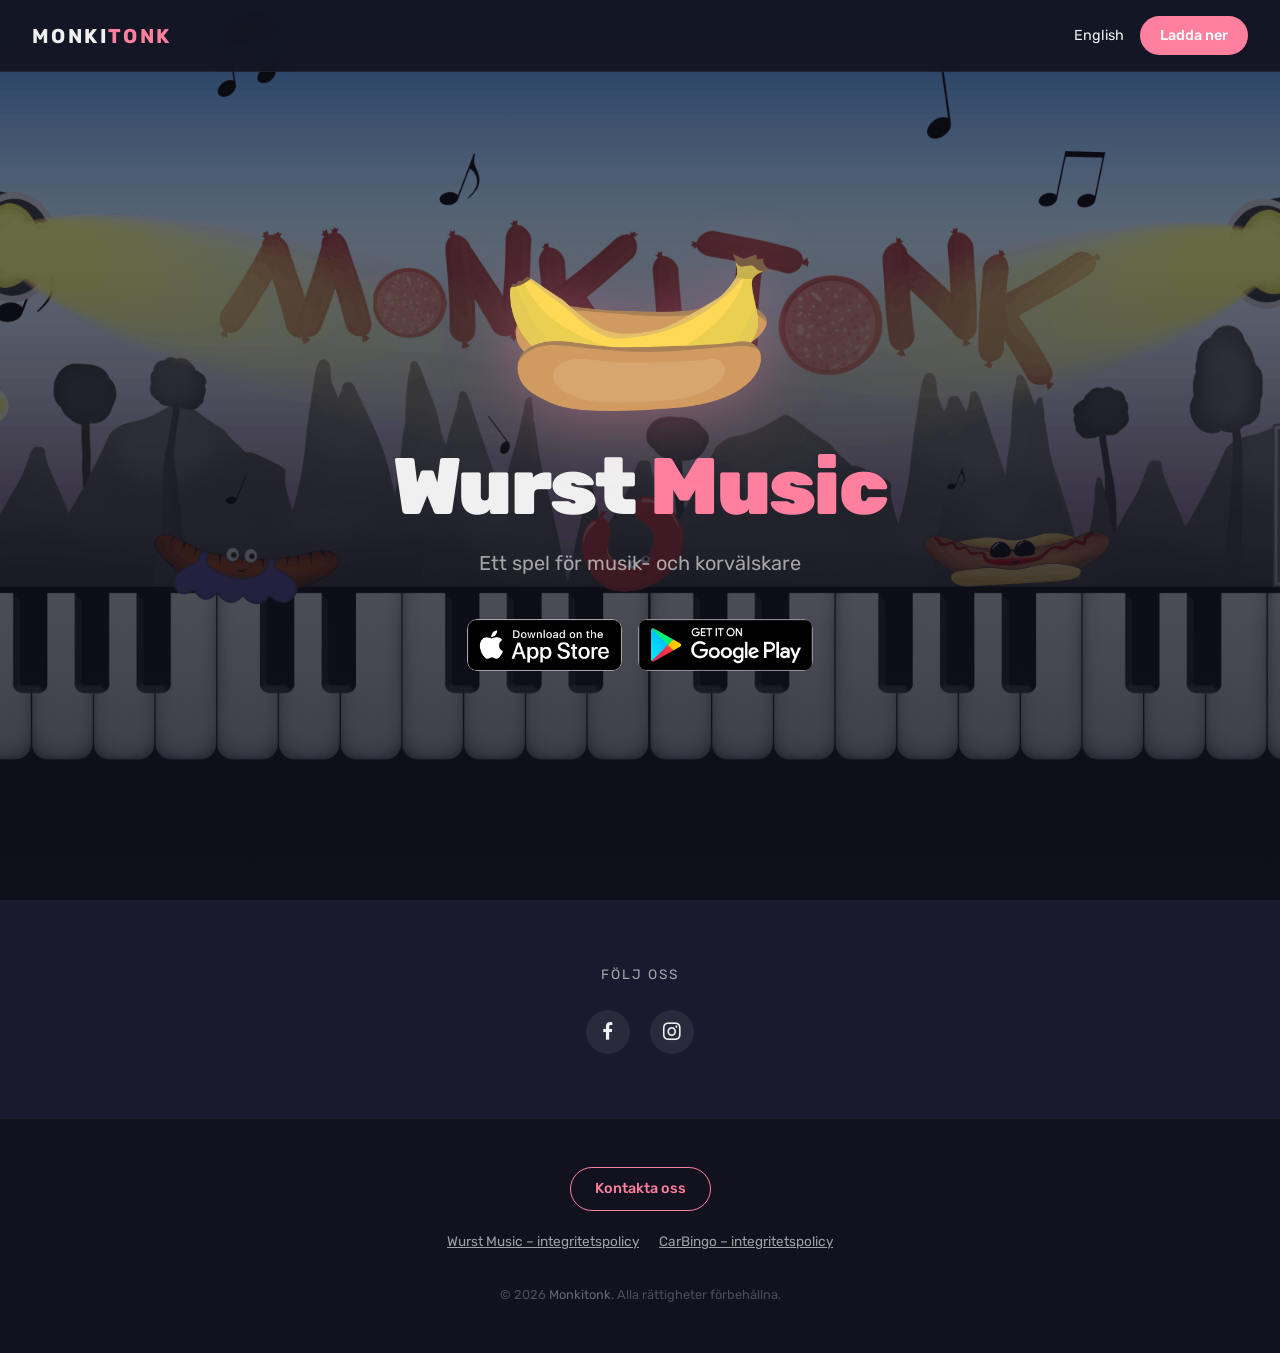
==== sv/index.html @ c455617c "web" ====
<!DOCTYPE html>
<html lang="sv">
<head>
  <meta charset="UTF-8">
  <meta name="viewport" content="width=device-width, initial-scale=1.0">
  <meta name="description" content="Ett spel för musik- och korvälskare från Monkitonk.">
  <link rel="canonical" href="https://monkitonk.com/sv/">
  <link rel="alternate" hreflang="sv" href="https://monkitonk.com/sv/">
  <link rel="alternate" hreflang="en" href="https://monkitonk.com/">
  <link rel="alternate" hreflang="x-default" href="https://monkitonk.com/">
  <title>Wurst Music – Monkitonk</title>
  <link href="https://fonts.googleapis.com/css2?family=Rubik:wght@400;500;700;900&display=swap" rel="stylesheet">
  <link rel="stylesheet" href="../assets/socicon/css/styles.css">
  <link rel="stylesheet" href="../assets/site.css">
</head>
<body>

  <nav>
    <a href="./" class="logo">MONKI<span>TONK</span></a>
    <div class="nav-actions">
      <a class="language-link" href="../" lang="en" hreflang="en">English</a>
      <a href="#ladda-ner" class="btn-nav">Ladda ner</a>
    </div>
  </nav>

  <section class="hero">
    <img class="game-logo" src="../assets/images/bananasausagetoinsta.png" alt="Wurst Music">
    <h1>Wurst <span>Music</span></h1>
    <p>Ett spel för musik- och korvälskare</p>
    <div class="download-buttons" id="ladda-ner">
      <a href="https://apps.apple.com/se/app/wurst-music/id1530713475" target="_blank" rel="noopener">
        <img src="../assets/images/appstore.png" alt="Ladda ner på App Store">
      </a>
      <a href="https://play.google.com/store/apps/details?id=com.Monkitonk.WurstMusic" target="_blank" rel="noopener">
        <img src="../assets/images/googleplay.png" alt="Hämta på Google Play">
      </a>
    </div>
  </section>

  <section class="social">
    <p>Följ oss</p>
    <div class="social-icons">
      <a href="https://www.facebook.com/MonkitonkApps/" target="_blank" rel="noopener" aria-label="Facebook">
        <span class="socicon socicon-facebook"></span>
      </a>
      <a href="https://www.instagram.com/monkitonkapps/" target="_blank" rel="noopener" aria-label="Instagram">
        <span class="socicon socicon-instagram"></span>
      </a>
    </div>
  </section>

  <footer>
    <a href="mailto:contact.monkitonk@gmail.com" class="btn-outline">Kontakta oss</a>
    <div class="policy-links">
      <a href="../PrivatePolicy/">Wurst Music – integritetspolicy</a>
      <a href="../carbingo/privacy/">CarBingo – integritetspolicy</a>
    </div>
    <p class="copyright">
      &copy; 2026 <a href="./">Monkitonk</a>. Alla rättigheter förbehållna.
    </p>
  </footer>

</body>
</html>
---- assets/socicon/css/styles.css ----
@charset "UTF-8";

@font-face {
  font-family: 'Socicon';
  src:  url('../fonts/socicon.eot');
  src:  url('../fonts/socicon.eot?#iefix') format('embedded-opentype'),
    url('../fonts/socicon.woff2') format('woff2'),
    url('../fonts/socicon.ttf') format('truetype'),
    url('../fonts/socicon.woff') format('woff'),
    url('../fonts/socicon.svg#socicon') format('svg');
  font-weight: normal;
  font-style: normal;
}

[data-icon]:before {
  font-family: "socicon" !important;
  content: attr(data-icon);
  font-style: normal !important;
  font-weight: normal !important;
  font-variant: normal !important;
  text-transform: none !important;
  speak: none;
  line-height: 1;
  -webkit-font-smoothing: antialiased;
  -moz-osx-font-smoothing: grayscale;
}

[class^="socicon-"], [class*=" socicon-"] {
  /* use !important to prevent issues with browser extensions that change fonts */
  font-family: 'Socicon' !important;
  speak: none;
  font-style: normal;
  font-weight: normal;
  font-variant: normal;
  text-transform: none;
  line-height: 1;

  /* Better Font Rendering =========== */
  -webkit-font-smoothing: antialiased;
  -moz-osx-font-smoothing: grayscale;
}

.socicon-eitaa:before {
  content: "\e97c";
}
.socicon-soroush:before {
  content: "\e97d";
}
.socicon-bale:before {
  content: "\e97e";
}
.socicon-zazzle:before {
  content: "\e97b";
}
.socicon-society6:before {
  content: "\e97a";
}
.socicon-redbubble:before {
  content: "\e979";
}
.socicon-avvo:before {
  content: "\e978";
}
.socicon-stitcher:before {
  content: "\e977";
}
.socicon-googlehangouts:before {
  content: "\e974";
}
.socicon-dlive:before {
  content: "\e975";
}
.socicon-vsco:before {
  content: "\e976";
}
.socicon-flipboard:before {
  content: "\e973";
}
.socicon-ubuntu:before {
  content: "\e958";
}
.socicon-artstation:before {
  content: "\e959";
}
.socicon-invision:before {
  content: "\e95a";
}
.socicon-torial:before {
  content: "\e95b";
}
.socicon-collectorz:before {
  content: "\e95c";
}
.socicon-seenthis:before {
  content: "\e95d";
}
.socicon-googleplaymusic:before {
  content: "\e95e";
}
.socicon-debian:before {
  content: "\e95f";
}
.socicon-filmfreeway:before {
  content: "\e960";
}
.socicon-gnome:before {
  content: "\e961";
}
.socicon-itchio:before {
  content: "\e962";
}
.socicon-jamendo:before {
  content: "\e963";
}
.socicon-mix:before {
  content: "\e964";
}
.socicon-sharepoint:before {
  content: "\e965";
}
.socicon-tinder:before {
  content: "\e966";
}
.socicon-windguru:before {
  content: "\e967";
}
.socicon-cdbaby:before {
  content: "\e968";
}
.socicon-elementaryos:before {
  content: "\e969";
}
.socicon-stage32:before {
  content: "\e96a";
}
.socicon-tiktok:before {
  content: "\e96b";
}
.socicon-gitter:before {
  content: "\e96c";
}
.socicon-letterboxd:before {
  content: "\e96d";
}
.socicon-threema:before {
  content: "\e96e";
}
.socicon-splice:before {
  content: "\e96f";
}
.socicon-metapop:before {
  content: "\e970";
}
.socicon-naver:before {
  content: "\e971";
}
.socicon-remote:before {
  content: "\e972";
}
.socicon-internet:before {
  content: "\e957";
}
.socicon-moddb:before {
  content: "\e94b";
}
.socicon-indiedb:before {
  content: "\e94c";
}
.socicon-traxsource:before {
  content: "\e94d";
}
.socicon-gamefor:before {
  content: "\e94e";
}
.socicon-pixiv:before {
  content: "\e94f";
}
.socicon-myanimelist:before {
  content: "\e950";
}
.socicon-blackberry:before {
  content: "\e951";
}
.socicon-wickr:before {
  content: "\e952";
}
.socicon-spip:before {
  content: "\e953";
}
.socicon-napster:before {
  content: "\e954";
}
.socicon-beatport:before {
  content: "\e955";
}
.socicon-hackerone:before {
  content: "\e956";
}
.socicon-hackernews:before {
  content: "\e946";
}
.socicon-smashwords:before {
  content: "\e947";
}
.socicon-kobo:before {
  content: "\e948";
}
.socicon-bookbub:before {
  content: "\e949";
}
.socicon-mailru:before {
  content: "\e94a";
}
.socicon-gitlab:before {
  content: "\e945";
}
.socicon-instructables:before {
  content: "\e944";
}
.socicon-portfolio:before {
  content: "\e943";
}
.socicon-codered:before {
  content: "\e940";
}
.socicon-origin:before {
  content: "\e941";
}
.socicon-nextdoor:before {
  content: "\e942";
}
.socicon-udemy:before {
  content: "\e93f";
}
.socicon-livemaster:before {
  content: "\e93e";
}
.socicon-crunchbase:before {
  content: "\e93b";
}
.socicon-homefy:before {
  content: "\e93c";
}
.socicon-calendly:before {
  content: "\e93d";
}
.socicon-realtor:before {
  content: "\e90f";
}
.socicon-tidal:before {
  content: "\e910";
}
.socicon-qobuz:before {
  content: "\e911";
}
.socicon-natgeo:before {
  content: "\e912";
}
.socicon-mastodon:before {
  content: "\e913";
}
.socicon-unsplash:before {
  content: "\e914";
}
.socicon-homeadvisor:before {
  content: "\e915";
}
.socicon-angieslist:before {
  content: "\e916";
}
.socicon-codepen:before {
  content: "\e917";
}
.socicon-slack:before {
  content: "\e918";
}
.socicon-openaigym:before {
  content: "\e919";
}
.socicon-logmein:before {
  content: "\e91a";
}
.socicon-fiverr:before {
  content: "\e91b";
}
.socicon-gotomeeting:before {
  content: "\e91c";
}
.socicon-aliexpress:before {
  content: "\e91d";
}
.socicon-guru:before {
  content: "\e91e";
}
.socicon-appstore:before {
  content: "\e91f";
}
.socicon-homes:before {
  content: "\e920";
}
.socicon-zoom:before {
  content: "\e921";
}
.socicon-alibaba:before {
  content: "\e922";
}
.socicon-craigslist:before {
  content: "\e923";
}
.socicon-wix:before {
  content: "\e924";
}
.socicon-redfin:before {
  content: "\e925";
}
.socicon-googlecalendar:before {
  content: "\e926";
}
.socicon-shopify:before {
  content: "\e927";
}
.socicon-freelancer:before {
  content: "\e928";
}
.socicon-seedrs:before {
  content: "\e929";
}
.socicon-bing:before {
  content: "\e92a";
}
.socicon-doodle:before {
  content: "\e92b";
}
.socicon-bonanza:before {
  content: "\e92c";
}
.socicon-squarespace:before {
  content: "\e92d";
}
.socicon-toptal:before {
  content: "\e92e";
}
.socicon-gust:before {
  content: "\e92f";
}
.socicon-ask:before {
  content: "\e930";
}
.socicon-trulia:before {
  content: "\e931";
}
.socicon-loomly:before {
  content: "\e932";
}
.socicon-ghost:before {
  content: "\e933";
}
.socicon-upwork:before {
  content: "\e934";
}
.socicon-fundable:before {
  content: "\e935";
}
.socicon-booking:before {
  content: "\e936";
}
.socicon-googlemaps:before {
  content: "\e937";
}
.socicon-zillow:before {
  content: "\e938";
}
.socicon-niconico:before {
  content: "\e939";
}
.socicon-toneden:before {
  content: "\e93a";
}
.socicon-augment:before {
  content: "\e908";
}
.socicon-bitbucket:before {
  content: "\e909";
}
.socicon-fyuse:before {
  content: "\e90a";
}
.socicon-yt-gaming:before {
  content: "\e90b";
}
.socicon-sketchfab:before {
  content: "\e90c";
}
.socicon-mobcrush:before {
  content: "\e90d";
}
.socicon-microsoft:before {
  content: "\e90e";
}
.socicon-pandora:before {
  content: "\e907";
}
.socicon-messenger:before {
  content: "\e906";
}
.socicon-gamewisp:before {
  content: "\e905";
}
.socicon-bloglovin:before {
  content: "\e904";
}
.socicon-tunein:before {
  content: "\e903";
}
.socicon-gamejolt:before {
  content: "\e901";
}
.socicon-trello:before {
  content: "\e902";
}
.socicon-spreadshirt:before {
  content: "\e900";
}
.socicon-500px:before {
  content: "\e000";
}
.socicon-8tracks:before {
  content: "\e001";
}
.socicon-airbnb:before {
  content: "\e002";
}
.socicon-alliance:before {
  content: "\e003";
}
.socicon-amazon:before {
  content: "\e004";
}
.socicon-amplement:before {
  content: "\e005";
}
.socicon-android:before {
  content: "\e006";
}
.socicon-angellist:before {
  content: "\e007";
}
.socicon-apple:before {
  content: "\e008";
}
.socicon-appnet:before {
  content: "\e009";
}
.socicon-baidu:before {
  content: "\e00a";
}
.socicon-bandcamp:before {
  content: "\e00b";
}
.socicon-battlenet:before {
  content: "\e00c";
}
.socicon-mixer:before {
  content: "\e00d";
}
.socicon-bebee:before {
  content: "\e00e";
}
.socicon-bebo:before {
  content: "\e00f";
}
.socicon-behance:before {
  content: "\e010";
}
.socicon-blizzard:before {
  content: "\e011";
}
.socicon-blogger:before {
  content: "\e012";
}
.socicon-buffer:before {
  content: "\e013";
}
.socicon-chrome:before {
  content: "\e014";
}
.socicon-coderwall:before {
  content: "\e015";
}
.socicon-curse:before {
  content: "\e016";
}
.socicon-dailymotion:before {
  content: "\e017";
}
.socicon-deezer:before {
  content: "\e018";
}
.socicon-delicious:before {
  content: "\e019";
}
.socicon-deviantart:before {
  content: "\e01a";
}
.socicon-diablo:before {
  content: "\e01b";
}
.socicon-digg:before {
  content: "\e01c";
}
.socicon-discord:before {
  content: "\e01d";
}
.socicon-disqus:before {
  content: "\e01e";
}
.socicon-douban:before {
  content: "\e01f";
}
.socicon-draugiem:before {
  content: "\e020";
}
.socicon-dribbble:before {
  content: "\e021";
}
.socicon-drupal:before {
  content: "\e022";
}
.socicon-ebay:before {
  content: "\e023";
}
.socicon-ello:before {
  content: "\e024";
}
.socicon-endomodo:before {
  content: "\e025";
}
.socicon-envato:before {
  content: "\e026";
}
.socicon-etsy:before {
  content: "\e027";
}
.socicon-facebook:before {
  content: "\e028";
}
.socicon-feedburner:before {
  content: "\e029";
}
.socicon-filmweb:before {
  content: "\e02a";
}
.socicon-firefox:before {
  content: "\e02b";
}
.socicon-flattr:before {
  content: "\e02c";
}
.socicon-flickr:before {
  content: "\e02d";
}
.socicon-formulr:before {
  content: "\e02e";
}
.socicon-forrst:before {
  content: "\e02f";
}
.socicon-foursquare:before {
  content: "\e030";
}
.socicon-friendfeed:before {
  content: "\e031";
}
.socicon-github:before {
  content: "\e032";
}
.socicon-goodreads:before {
  content: "\e033";
}
.socicon-google:before {
  content: "\e034";
}
.socicon-googlescholar:before {
  content: "\e035";
}
.socicon-googlegroups:before {
  content: "\e036";
}
.socicon-googlephotos:before {
  content: "\e037";
}
.socicon-googleplus:before {
  content: "\e038";
}
.socicon-grooveshark:before {
  content: "\e039";
}
.socicon-hackerrank:before {
  content: "\e03a";
}
.socicon-hearthstone:before {
  content: "\e03b";
}
.socicon-hellocoton:before {
  content: "\e03c";
}
.socicon-heroes:before {
  content: "\e03d";
}
.socicon-smashcast:before {
  content: "\e03e";
}
.socicon-horde:before {
  content: "\e03f";
}
.socicon-houzz:before {
  content: "\e040";
}
.socicon-icq:before {
  content: "\e041";
}
.socicon-identica:before {
  content: "\e042";
}
.socicon-imdb:before {
  content: "\e043";
}
.socicon-instagram:before {
  content: "\e044";
}
.socicon-issuu:before {
  content: "\e045";
}
.socicon-istock:before {
  content: "\e046";
}
.socicon-itunes:before {
  content: "\e047";
}
.socicon-keybase:before {
  content: "\e048";
}
.socicon-lanyrd:before {
  content: "\e049";
}
.socicon-lastfm:before {
  content: "\e04a";
}
.socicon-line:before {
  content: "\e04b";
}
.socicon-linkedin:before {
  content: "\e04c";
}
.socicon-livejournal:before {
  content: "\e04d";
}
.socicon-lyft:before {
  content: "\e04e";
}
.socicon-macos:before {
  content: "\e04f";
}
.socicon-mail:before {
  content: "\e050";
}
.socicon-medium:before {
  content: "\e051";
}
.socicon-meetup:before {
  content: "\e052";
}
.socicon-mixcloud:before {
  content: "\e053";
}
.socicon-modelmayhem:before {
  content: "\e054";
}
.socicon-mumble:before {
  content: "\e055";
}
.socicon-myspace:before {
  content: "\e056";
}
.socicon-newsvine:before {
  content: "\e057";
}
.socicon-nintendo:before {
  content: "\e058";
}
.socicon-npm:before {
  content: "\e059";
}
.socicon-odnoklassniki:before {
  content: "\e05a";
}
.socicon-openid:before {
  content: "\e05b";
}
.socicon-opera:before {
  content: "\e05c";
}
.socicon-outlook:before {
  content: "\e05d";
}
.socicon-overwatch:before {
  content: "\e05e";
}
.socicon-patreon:before {
  content: "\e05f";
}
.socicon-paypal:before {
  content: "\e060";
}
.socicon-periscope:before {
  content: "\e061";
}
.socicon-persona:before {
  content: "\e062";
}
.socicon-pinterest:before {
  content: "\e063";
}
.socicon-play:before {
  content: "\e064";
}
.socicon-player:before {
  content: "\e065";
}
.socicon-playstation:before {
  content: "\e066";
}
.socicon-pocket:before {
  content: "\e067";
}
.socicon-qq:before {
  content: "\e068";
}
.socicon-quora:before {
  content: "\e069";
}
.socicon-raidcall:before {
  content: "\e06a";
}
.socicon-ravelry:before {
  content: "\e06b";
}
.socicon-reddit:before {
  content: "\e06c";
}
.socicon-renren:before {
  content: "\e06d";
}
.socicon-researchgate:before {
  content: "\e06e";
}
.socicon-residentadvisor:before {
  content: "\e06f";
}
.socicon-reverbnation:before {
  content: "\e070";
}
.socicon-rss:before {
  content: "\e071";
}
.socicon-sharethis:before {
  content: "\e072";
}
.socicon-skype:before {
  content: "\e073";
}
.socicon-slideshare:before {
  content: "\e074";
}
.socicon-smugmug:before {
  content: "\e075";
}
.socicon-snapchat:before {
  content: "\e076";
}
.socicon-songkick:before {
  content: "\e077";
}
.socicon-soundcloud:before {
  content: "\e078";
}
.socicon-spotify:before {
  content: "\e079";
}
.socicon-stackexchange:before {
  content: "\e07a";
}
.socicon-stackoverflow:before {
  content: "\e07b";
}
.socicon-starcraft:before {
  content: "\e07c";
}
.socicon-stayfriends:before {
  content: "\e07d";
}
.socicon-steam:before {
  content: "\e07e";
}
.socicon-storehouse:before {
  content: "\e07f";
}
.socicon-strava:before {
  content: "\e080";
}
.socicon-streamjar:before {
  content: "\e081";
}
.socicon-stumbleupon:before {
  content: "\e082";
}
.socicon-swarm:before {
  content: "\e083";
}
.socicon-teamspeak:before {
  content: "\e084";
}
.socicon-teamviewer:before {
  content: "\e085";
}
.socicon-technorati:before {
  content: "\e086";
}
.socicon-telegram:before {
  content: "\e087";
}
.socicon-tripadvisor:before {
  content: "\e088";
}
.socicon-tripit:before {
  content: "\e089";
}
.socicon-triplej:before {
  content: "\e08a";
}
.socicon-tumblr:before {
  content: "\e08b";
}
.socicon-twitch:before {
  content: "\e08c";
}
.socicon-twitter:before {
  content: "\e08d";
}
.socicon-uber:before {
  content: "\e08e";
}
.socicon-ventrilo:before {
  content: "\e08f";
}
.socicon-viadeo:before {
  content: "\e090";
}
.socicon-viber:before {
  content: "\e091";
}
.socicon-viewbug:before {
  content: "\e092";
}
.socicon-vimeo:before {
  content: "\e093";
}
.socicon-vine:before {
  content: "\e094";
}
.socicon-vkontakte:before {
  content: "\e095";
}
.socicon-warcraft:before {
  content: "\e096";
}
.socicon-wechat:before {
  content: "\e097";
}
.socicon-weibo:before {
  content: "\e098";
}
.socicon-whatsapp:before {
  content: "\e099";
}
.socicon-wikipedia:before {
  content: "\e09a";
}
.socicon-windows:before {
  content: "\e09b";
}
.socicon-wordpress:before {
  content: "\e09c";
}
.socicon-wykop:before {
  content: "\e09d";
}
.socicon-xbox:before {
  content: "\e09e";
}
.socicon-xing:before {
  content: "\e09f";
}
.socicon-yahoo:before {
  content: "\e0a0";
}
.socicon-yammer:before {
  content: "\e0a1";
}
.socicon-yandex:before {
  content: "\e0a2";
}
.socicon-yelp:before {
  content: "\e0a3";
}
.socicon-younow:before {
  content: "\e0a4";
}
.socicon-youtube:before {
  content: "\e0a5";
}
.socicon-zapier:before {
  content: "\e0a6";
}
.socicon-zerply:before {
  content: "\e0a7";
}
.socicon-zomato:before {
  content: "\e0a8";
}
.socicon-zynga:before {
  content: "\e0a9";
}
---- assets/site.css ----
*, *::before, *::after { box-sizing: border-box; margin: 0; padding: 0; }

    :root {
      --pink: #ff7f9f;
      --dark: #1a1a2e;
      --darker: #12121f;
      --text: #f0f0f0;
      --muted: rgba(255,255,255,0.6);
    }

    html { scroll-behavior: smooth; }

    body {
      font-family: 'Rubik', sans-serif;
      background: var(--darker);
      color: var(--text);
      line-height: 1.6;
    }

    /* NAV */
    nav {
      position: fixed;
      top: 0; left: 0; right: 0;
      z-index: 100;
      display: flex;
      align-items: center;
      justify-content: space-between;
      padding: 1rem 2rem;
      background: rgba(18, 18, 31, 0.9);
      backdrop-filter: blur(10px);
      border-bottom: 1px solid rgba(255,255,255,0.06);
    }

    nav a.logo {
      font-size: 1.25rem;
      font-weight: 700;
      letter-spacing: 0.12em;
      color: var(--text);
      text-decoration: none;
    }

    nav a.logo span { color: var(--pink); }

    nav a.btn-nav {
      background: var(--pink);
      color: #fff;
      text-decoration: none;
      font-weight: 500;
      font-size: 0.9rem;
      padding: 0.5rem 1.25rem;
      border-radius: 100px;
      transition: opacity 0.2s;
    }

    nav a.btn-nav:hover { opacity: 0.85; }

    /* HERO */
    .hero {
      min-height: 100vh;
      display: flex;
      flex-direction: column;
      align-items: center;
      justify-content: center;
      text-align: center;
      padding: 6rem 2rem 4rem;
      background:
        linear-gradient(to bottom, rgba(18,18,31,0.55) 0%, rgba(18,18,31,0.85) 100%),
        url('images/developerheader2-2000x1125.png') center/cover no-repeat;
    }

    .hero img.game-logo {
      width: min(260px, 55vw);
      margin-bottom: 2rem;
      filter: drop-shadow(0 8px 32px rgba(255,127,159,0.35));
    }

    .hero h1 {
      font-size: clamp(2.5rem, 8vw, 5rem);
      font-weight: 900;
      letter-spacing: -0.02em;
      line-height: 1.1;
      margin-bottom: 1rem;
    }

    .hero h1 span { color: var(--pink); }

    .hero p {
      font-size: clamp(1rem, 2.5vw, 1.25rem);
      color: var(--muted);
      max-width: 480px;
      margin-bottom: 2.5rem;
    }

    /* DOWNLOAD BUTTONS */
    .download-buttons {
      display: flex;
      gap: 1rem;
      flex-wrap: wrap;
      justify-content: center;
    }

    .download-buttons a {
      display: block;
      transition: transform 0.2s, opacity 0.2s;
    }

    .download-buttons a:hover { transform: translateY(-3px); opacity: 0.9; }

    .download-buttons img {
      height: 52px;
      border-radius: 10px;
    }

    /* SOCIAL */
    .social {
      padding: 4rem 2rem;
      text-align: center;
      background: var(--dark);
    }

    .social p {
      color: var(--muted);
      font-size: 0.85rem;
      letter-spacing: 0.15em;
      text-transform: uppercase;
      margin-bottom: 1.5rem;
    }

    .social-icons {
      display: flex;
      justify-content: center;
      gap: 1.25rem;
    }

    .social-icons a {
      display: flex;
      align-items: center;
      justify-content: center;
      width: 44px;
      height: 44px;
      border-radius: 50%;
      background: rgba(255,255,255,0.07);
      color: var(--text);
      font-size: 1.1rem;
      text-decoration: none;
      transition: background 0.2s, transform 0.2s;
    }

    .social-icons a:hover {
      background: var(--pink);
      transform: translateY(-3px);
    }

    /* FOOTER */
    footer {
      padding: 3rem 2rem;
      text-align: center;
      background: var(--darker);
      border-top: 1px solid rgba(255,255,255,0.06);
    }

    footer a.btn-outline {
      display: inline-block;
      border: 1.5px solid var(--pink);
      color: var(--pink);
      text-decoration: none;
      font-weight: 500;
      font-size: 0.9rem;
      padding: 0.6rem 1.5rem;
      border-radius: 100px;
      transition: background 0.2s, color 0.2s;
    }

    footer a.btn-outline:hover {
      background: var(--pink);
      color: #fff;
    }

    footer .copyright {
      margin-top: 2rem;
      font-size: 0.8rem;
      color: rgba(255,255,255,0.25);
    }

    footer .copyright a {
      color: rgba(255,255,255,0.35);
      text-decoration: none;
    }

    footer .copyright a:hover { color: var(--muted); }

    @media (max-width: 480px) {
      nav { padding: 0.85rem 1.25rem; }
      .hero { padding: 5rem 1.25rem 3rem; }
    }
  
nav .nav-actions { display: flex; align-items: center; gap: 1rem; }
.language-link { color: var(--text); text-decoration: none; font-size: .9rem; }
.language-link:hover, .policy-links a:hover { text-decoration: underline; }
.policy-links { margin-top: 1.25rem; display: flex; flex-wrap: wrap; justify-content: center; gap: .5rem 1.25rem; }
.policy-links a { color: var(--muted); font-size: .85rem; }
a:focus-visible { outline: 3px solid var(--pink); outline-offset: 5px; }
@media (max-width: 360px) {
  nav { padding: .75rem; gap: .5rem; }
  nav a.logo { font-size: 1rem; }
  nav .nav-actions { gap: .5rem; }
  nav a.btn-nav { padding: .45rem .75rem; }
}
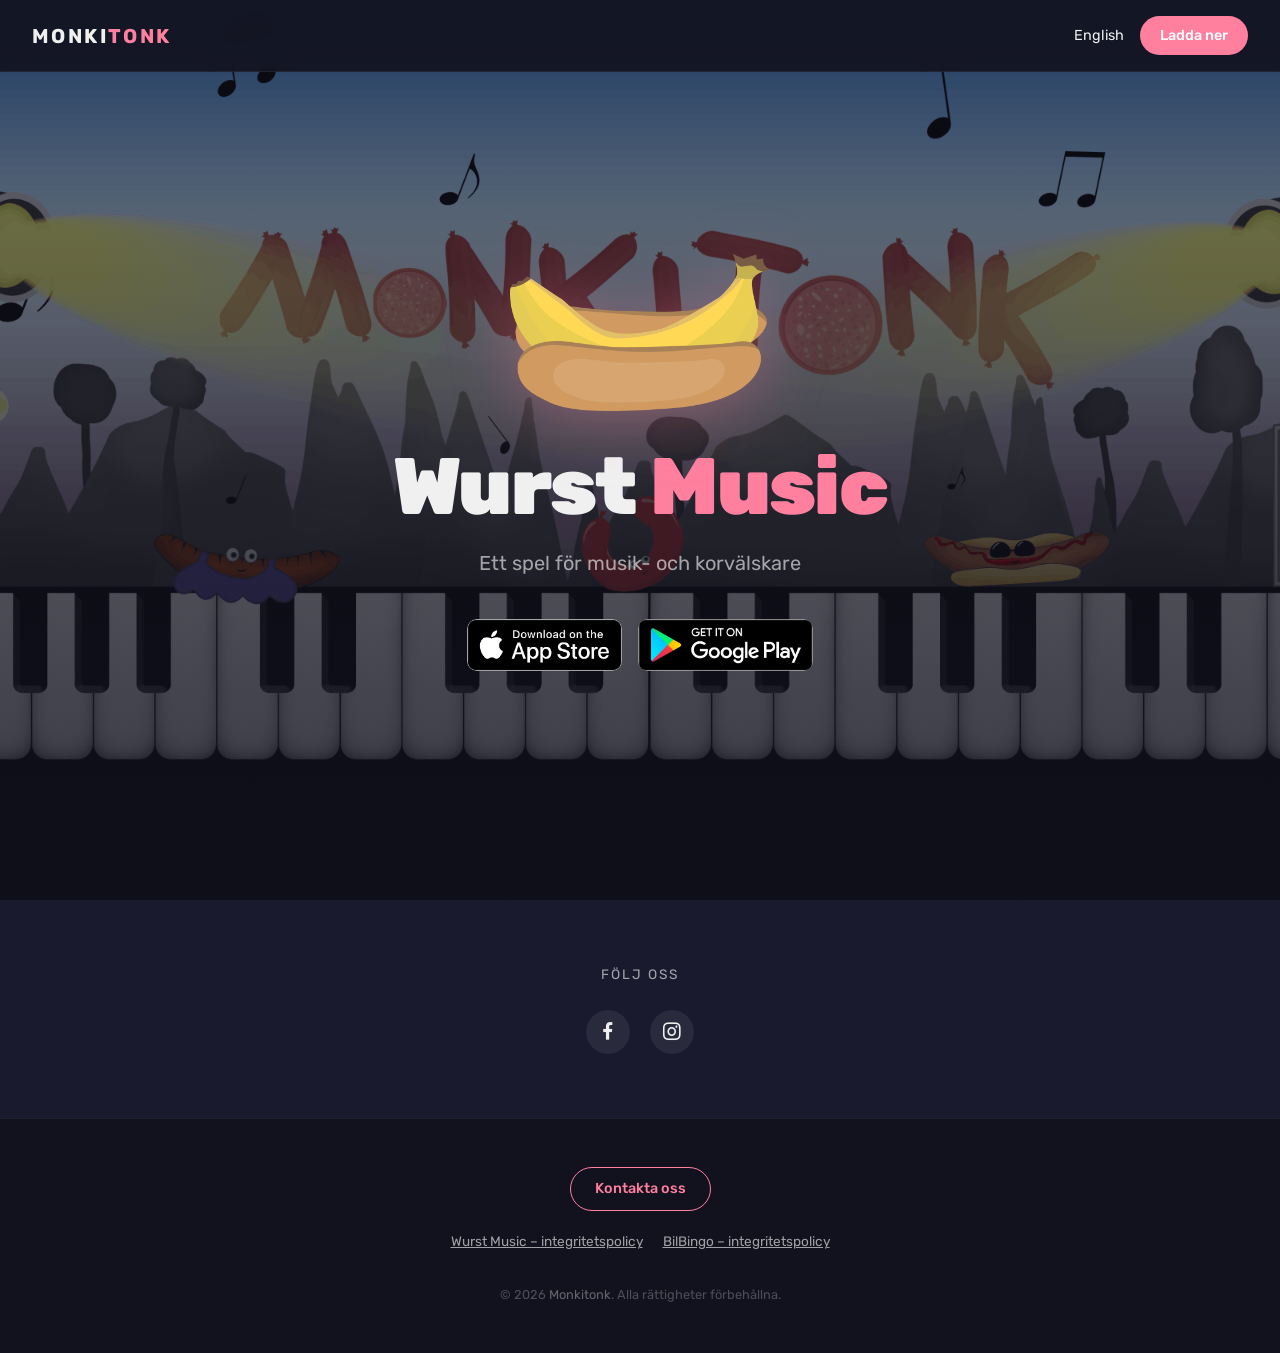
==== commit dbc52d1d: "Update names" ====
--- a/sv/index.html
+++ b/sv/index.html
@@ -53,7 +53,7 @@
     <a href="mailto:contact.monkitonk@gmail.com" class="btn-outline">Kontakta oss</a>
     <div class="policy-links">
       <a href="../PrivatePolicy/">Wurst Music – integritetspolicy</a>
-      <a href="../carbingo/privacy/">CarBingo – integritetspolicy</a>
+      <a href="../carbingo/privacy/">BilBingo – integritetspolicy</a>
     </div>
     <p class="copyright">
       &copy; 2026 <a href="./">Monkitonk</a>. Alla rättigheter förbehållna.
